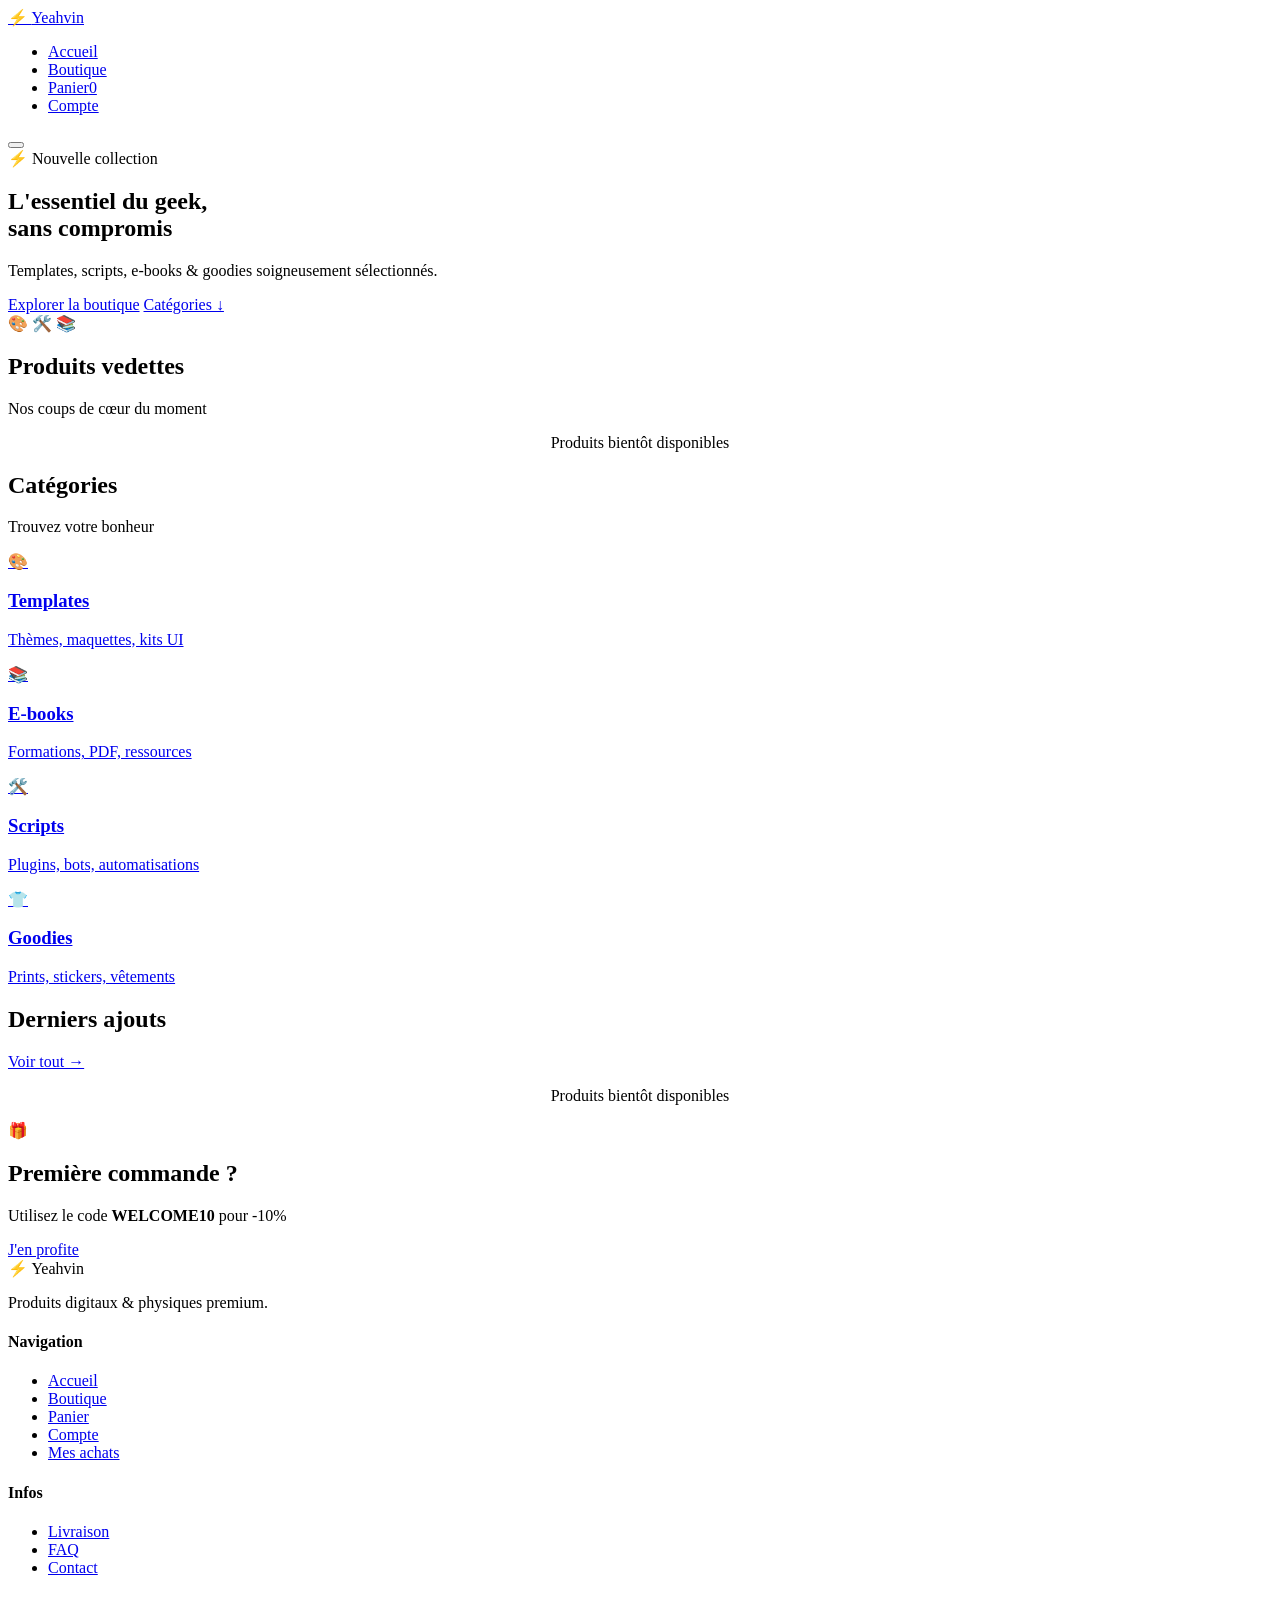
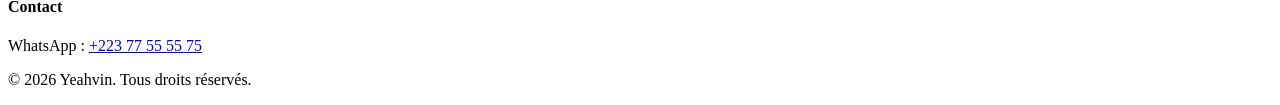
==== index.html @ 25deedce "Add files via upload" ====
<!DOCTYPE html>
<html lang="fr">
<head>
    <meta charset="UTF-8">
    <meta name="viewport" content="width=device-width, initial-scale=1.0">
    <title>Yeahvin — Store Premium</title>
    <meta name="description" content="Yeahvin — Produits digitaux & physiques premium.">
    <link rel="preconnect" href="https://fonts.googleapis.com">
    <link rel="preconnect" href="https://fonts.gstatic.com" crossorigin>
    <link href="https://fonts.googleapis.com/css2?family=Cormorant+Garamond:wght@400;500;600;700&family=DM+Sans:wght@400;500;700&display=swap" rel="stylesheet">
    <link rel="stylesheet" href="css/style.css">
    <link rel="icon" type="image/svg+xml" href="data:image/svg+xml,<svg xmlns='http://www.w3.org/2000/svg' viewBox='0 0 100 100'><text y='.9em' font-size='90'>⚡</text></svg>">
</head>
<body>
    <header class="header" id="header">
        <div class="container header__inner">
            <a href="index.html" class="logo">
                <span class="logo__icon">⚡</span>
                <span class="logo__text">Yeahvin</span>
            </a>
            <nav class="nav" id="nav">
                <ul class="nav__list">
                    <li><a href="index.html" class="nav__link nav__link--active">Accueil</a></li>
                    <li><a href="boutique.html" class="nav__link">Boutique</a></li>
                    <li><a href="panier.html" class="nav__link nav__link--cart">Panier<span class="cart-badge" id="cartBadge">0</span></a></li>
                    <li><a href="compte.html" class="nav__link">Compte</a></li>
                </ul>
            </nav>
            <button class="nav-toggle" id="navToggle" aria-label="Menu"><span></span><span></span><span></span></button>
        </div>
    </header>

    <main>
        <!-- Hero avec animations -->
        <section class="hero">
            <div class="hero__bg">
                <div class="hero__orb hero__orb--1"></div>
                <div class="hero__orb hero__orb--2"></div>
                <div class="hero__orb hero__orb--3"></div>
            </div>
            <div class="container">
                <div class="hero__content">
                    <span class="hero__badge">⚡ Nouvelle collection</span>
                    <h1 class="hero__title">L'essentiel du geek,<br>sans compromis</h1>
                    <p class="hero__subtitle">Templates, scripts, e-books & goodies soigneusement sélectionnés.</p>
                    <div class="hero__actions">
                        <a href="boutique.html" class="btn btn--primary">Explorer la boutique</a>
                        <a href="#categories" class="btn btn--ghost">Catégories ↓</a>
                    </div>
                </div>
                <div class="hero__visual">
                    <div class="hero__floating">
                        <span class="hero__emoji hero__emoji--1">🎨</span>
                        <span class="hero__emoji hero__emoji--2">🛠️</span>
                        <span class="hero__emoji hero__emoji--3">📚</span>
                    </div>
                </div>
            </div>
        </section>

        <!-- Produits Vedettes -->
        <section class="section" id="featured">
            <div class="container">
                <div class="section__header">
                    <h2 class="section__title">Produits vedettes</h2>
                    <p class="section__subtitle">Nos coups de cœur du moment</p>
                </div>
                <div class="products-grid" id="featuredProducts">
                    <div class="loading-skeleton"></div>
                    <div class="loading-skeleton"></div>
                    <div class="loading-skeleton"></div>
                </div>
            </div>
        </section>

        <!-- Catégories -->
        <section class="section section--alt" id="categories">
            <div class="container">
                <div class="section__header">
                    <h2 class="section__title">Catégories</h2>
                    <p class="section__subtitle">Trouvez votre bonheur</p>
                </div>
                <div class="categories-grid">
                    <a href="boutique.html?category=templates" class="category-card">
                        <span class="category-card__icon">🎨</span>
                        <h3 class="category-card__title">Templates</h3>
                        <p class="category-card__desc">Thèmes, maquettes, kits UI</p>
                    </a>
                    <a href="boutique.html?category=ebooks" class="category-card">
                        <span class="category-card__icon">📚</span>
                        <h3 class="category-card__title">E-books</h3>
                        <p class="category-card__desc">Formations, PDF, ressources</p>
                    </a>
                    <a href="boutique.html?category=scripts" class="category-card">
                        <span class="category-card__icon">🛠️</span>
                        <h3 class="category-card__title">Scripts</h3>
                        <p class="category-card__desc">Plugins, bots, automatisations</p>
                    </a>
                    <a href="boutique.html?category=goodies" class="category-card">
                        <span class="category-card__icon">👕</span>
                        <h3 class="category-card__title">Goodies</h3>
                        <p class="category-card__desc">Prints, stickers, vêtements</p>
                    </a>
                </div>
            </div>
        </section>

        <!-- Derniers ajouts -->
        <section class="section">
            <div class="container">
                <div class="section__header">
                    <h2 class="section__title">Derniers ajouts</h2>
                    <a href="boutique.html" class="section__link">Voir tout →</a>
                </div>
                <div class="products-grid" id="recentProducts">
                    <div class="loading-skeleton"></div>
                    <div class="loading-skeleton"></div>
                    <div class="loading-skeleton"></div>
                </div>
            </div>
        </section>

        <!-- Bannière Promo -->
        <section class="section">
            <div class="container">
                <div class="promo-banner__content">
                    <span class="promo-banner__emoji">🎁</span>
                    <div>
                        <h2 class="promo-banner__title">Première commande ?</h2>
                        <p class="promo-banner__text">Utilisez le code <strong>WELCOME10</strong> pour -10%</p>
                    </div>
                    <a href="boutique.html" class="btn btn--accent">J'en profite</a>
                </div>
            </div>
        </section>
    </main>

    <footer class="footer">
        <div class="container">
            <div class="footer__grid">
                <div class="footer__brand">
                    <span class="logo__icon">⚡</span>
                    <span class="logo__text">Yeahvin</span>
                    <p class="footer__tagline">Produits digitaux & physiques premium.</p>
                </div>
                <div class="footer__links">
                    <h4>Navigation</h4>
                    <ul>
                        <li><a href="index.html">Accueil</a></li>
                        <li><a href="boutique.html">Boutique</a></li>
                        <li><a href="panier.html">Panier</a></li>
                        <li><a href="compte.html">Compte</a></li>
                        <li><a href="mes-achats.html">Mes achats</a></li>
                    </ul>
                </div>
                <div class="footer__links">
                    <h4>Infos</h4>
                    <ul><li><a href="#">Livraison</a></li><li><a href="#">FAQ</a></li><li><a href="#">Contact</a></li></ul>
                </div>
                <div class="footer__contact">
                    <h4>Contact</h4>
                    <p>WhatsApp : <a href="https://wa.me/22377555575">+223 77 55 55 75</a></p>
                </div>
            </div>
            <div class="footer__bottom"><p>&copy; 2026 Yeahvin. Tous droits réservés.</p></div>
        </div>
    </footer>

    <div class="toast" id="toast"></div>
    <script src="js/main.js"></script>
    <script>
        (function() {
            var Y = window.Yeahvin;
            var featuredGrid = document.getElementById('featuredProducts');
            var recentGrid = document.getElementById('recentProducts');
            async function loadFeatured() {
                if (!featuredGrid) return;
                try {
                    var data = await Y.apiFetch('/api/products?featured=true&limit=4');
                    featuredGrid.innerHTML = '';
                    if (data.products && data.products.length > 0) {
                        data.products.forEach(function(p) { featuredGrid.appendChild(Y.buildProductCard(p)); });
                    }
                } catch (e) { featuredGrid.innerHTML = '<p style="color:var(--text-muted);grid-column:1/-1;text-align:center;">Produits bientôt disponibles</p>'; }
            }
            async function loadRecent() {
                if (!recentGrid) return;
                try {
                    var data = await Y.apiFetch('/api/products?sort=-createdAt&limit=4');
                    recentGrid.innerHTML = '';
                    if (data.products && data.products.length > 0) {
                        data.products.forEach(function(p) { recentGrid.appendChild(Y.buildProductCard(p)); });
                    }
                } catch (e) { recentGrid.innerHTML = '<p style="color:var(--text-muted);grid-column:1/-1;text-align:center;">Produits bientôt disponibles</p>'; }
            }
            if (document.readyState === 'loading') { document.addEventListener('DOMContentLoaded', function() { loadFeatured(); loadRecent(); }); }
            else { loadFeatured(); loadRecent(); }
        })();
    </script>
</body>
</html>
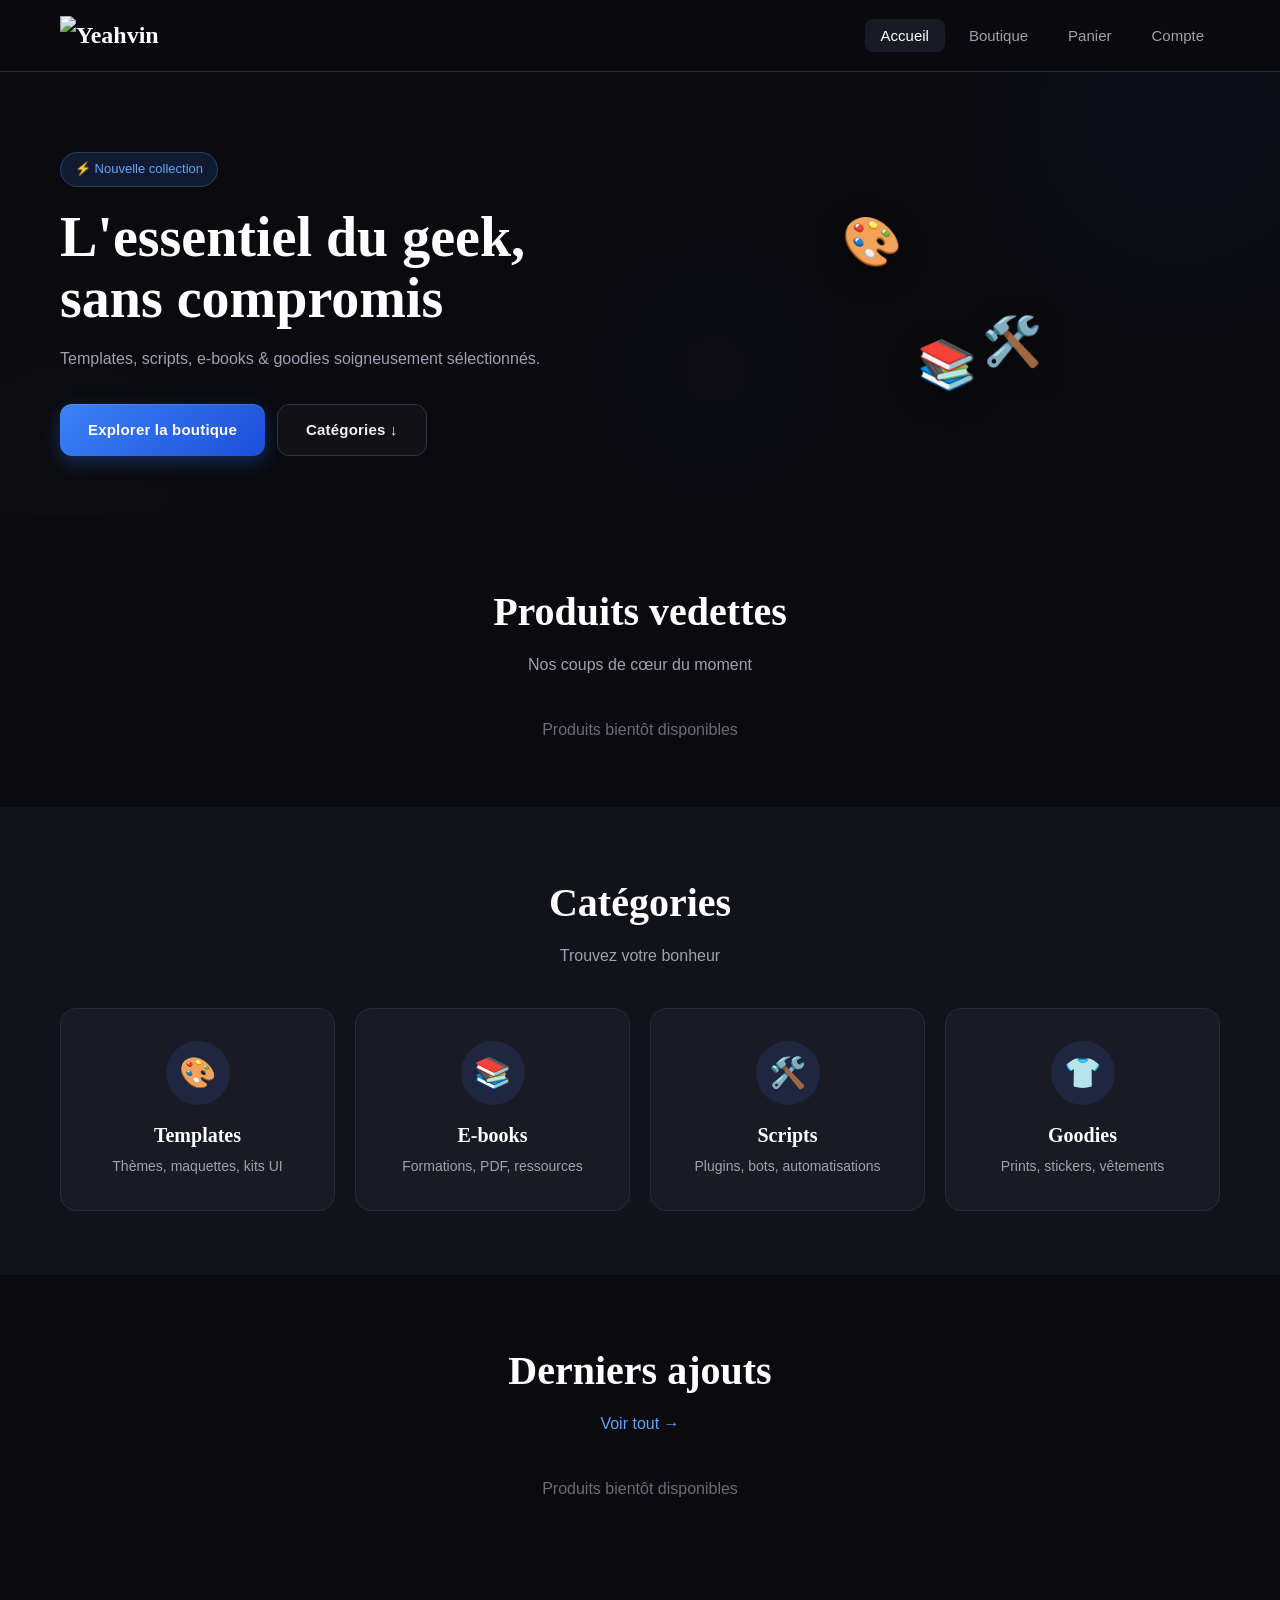
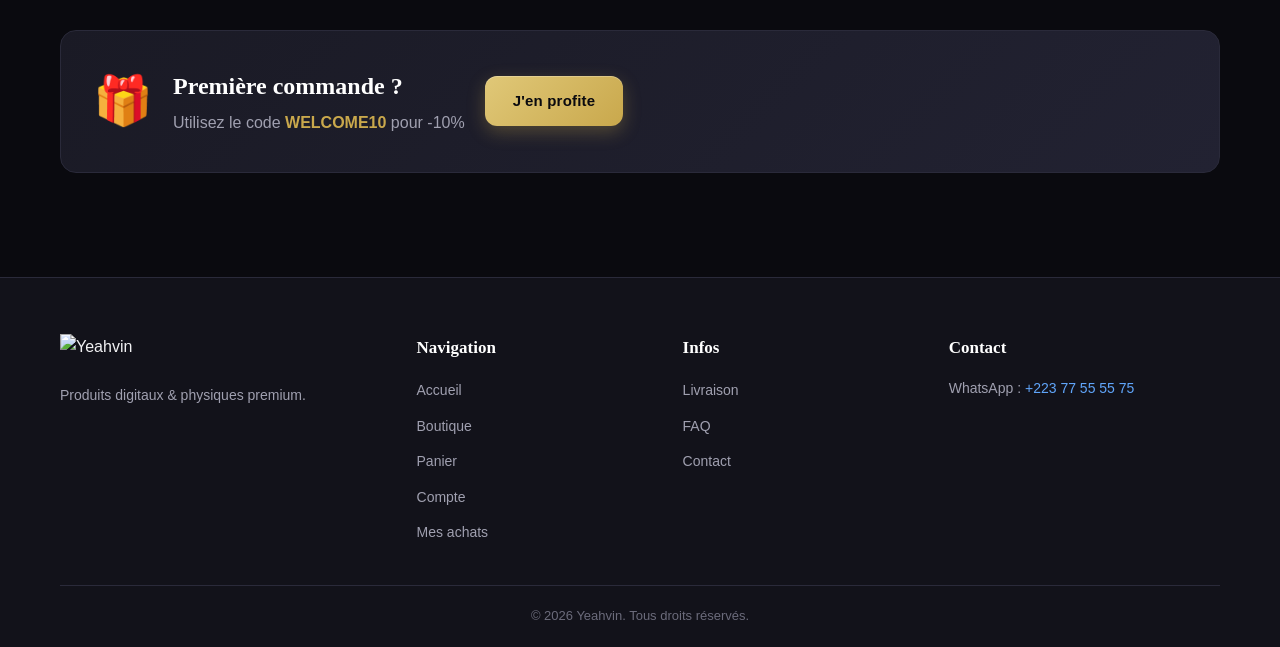
==== commit 4ec1253e: "Update index.html" ====
--- a/index.html
+++ b/index.html
@@ -15,8 +15,7 @@
     <header class="header" id="header">
         <div class="container header__inner">
             <a href="index.html" class="logo">
-                <span class="logo__icon">⚡</span>
-                <span class="logo__text">Yeahvin</span>
+                <img src="assets/logo.png" alt="Yeahvin" class="logo__img">
             </a>
             <nav class="nav" id="nav">
                 <ul class="nav__list">
@@ -139,8 +138,7 @@
         <div class="container">
             <div class="footer__grid">
                 <div class="footer__brand">
-                    <span class="logo__icon">⚡</span>
-                    <span class="logo__text">Yeahvin</span>
+                    <img src="assets/logo.png" alt="Yeahvin" class="logo__img">
                     <p class="footer__tagline">Produits digitaux & physiques premium.</p>
                 </div>
                 <div class="footer__links">
@@ -198,4 +196,4 @@
         })();
     </script>
 </body>
-</html>+</html>
--- a/css/style.css
+++ b/css/style.css
@@ -0,0 +1,536 @@
+/* ============================================
+   YEAHVIN - Design System
+   Palette: Bleu/Noir - Élégant & Premium
+   ============================================ */
+
+:root {
+    --bg-primary: #0a0a0f;
+    --bg-secondary: #12121a;
+    --bg-card: #1a1a25;
+    --bg-card-hover: #1f1f2d;
+    --bg-elevated: #222232;
+    --blue-400: #60a5fa;
+    --blue-500: #3b82f6;
+    --blue-600: #2563eb;
+    --blue-700: #1d4ed8;
+    --gold: #c9a84c;
+    --gold-light: #e0c878;
+    --text-primary: #f1f1f3;
+    --text-secondary: #a0a0b0;
+    --text-muted: #6b6b7b;
+    --text-white: #ffffff;
+    --border-color: #2a2a3a;
+    --border-light: #333345;
+    --success: #10b981;
+    --error: #ef4444;
+    --warning: #f59e0b;
+    --shadow-sm: 0 1px 2px rgba(0,0,0,0.3);
+    --shadow-md: 0 4px 6px rgba(0,0,0,0.4);
+    --shadow-lg: 0 10px 25px rgba(0,0,0,0.5);
+    --shadow-glow: 0 0 30px rgba(59,130,246,0.15);
+    --font-heading: 'Cormorant Garamond', Georgia, serif;
+    --font-body: 'DM Sans', -apple-system, BlinkMacSystemFont, sans-serif;
+    --max-width: 1200px;
+    --header-height: 72px;
+    --radius-sm: 8px;
+    --radius-md: 12px;
+    --radius-lg: 16px;
+    --radius-xl: 24px;
+    --transition-fast: 150ms ease;
+    --transition-base: 250ms ease;
+    --transition-slow: 400ms cubic-bezier(0.4, 0, 0.2, 1);
+}
+
+*, *::before, *::after { margin: 0; padding: 0; box-sizing: border-box; }
+
+html { scroll-behavior: smooth; -webkit-text-size-adjust: 100%; }
+
+body {
+    font-family: var(--font-body);
+    background-color: var(--bg-primary);
+    color: var(--text-primary);
+    line-height: 1.6;
+    min-height: 100vh;
+    -webkit-font-smoothing: antialiased;
+    overflow-x: hidden;
+}
+
+img { max-width: 100%; height: auto; display: block; }
+a { color: inherit; text-decoration: none; }
+ul { list-style: none; }
+button { font-family: inherit; }
+::selection { background: rgba(59,130,246,0.35); color: var(--text-white); }
+
+:focus-visible { outline: 2px solid var(--blue-400); outline-offset: 2px; border-radius: var(--radius-sm); }
+
+.container { width: 100%; max-width: var(--max-width); margin: 0 auto; padding: 0 20px; }
+
+.section { padding: 64px 0; }
+.section--alt { background-color: var(--bg-secondary); }
+
+.section__header { text-align: center; margin-bottom: 40px; }
+.section__title { font-family: var(--font-heading); font-size: clamp(28px, 4vw, 40px); font-weight: 600; color: var(--text-white); margin-bottom: 8px; }
+.section__subtitle { color: var(--text-secondary); font-size: 16px; }
+.section__link { color: var(--blue-400); font-weight: 500; transition: color var(--transition-fast); }
+.section__link:hover { color: var(--blue-500); }
+
+/* ============================================
+   HEADER
+   ============================================ */
+
+.header {
+    position: sticky; top: 0; z-index: 100;
+    background-color: rgba(10,10,15,0.85);
+    backdrop-filter: blur(16px);
+    -webkit-backdrop-filter: blur(16px);
+    border-bottom: 1px solid var(--border-color);
+    height: var(--header-height);
+}
+.header__inner { display: flex; align-items: center; justify-content: space-between; height: 100%; }
+
+.logo { display: flex; align-items: center; gap: 10px; font-family: var(--font-heading); font-size: 24px; font-weight: 700; color: var(--text-white); transition: opacity var(--transition-fast); }
+.logo:hover { opacity: 0.85; }
+.logo__icon { font-size: 28px; }
+.logo__text { letter-spacing: 1px; }
+.logo__img { height: 40px; width: auto; display: block; }
+
+.nav__list { display: flex; align-items: center; gap: 8px; }
+.nav__link { padding: 8px 16px; border-radius: var(--radius-sm); font-size: 15px; font-weight: 500; color: var(--text-secondary); transition: all var(--transition-fast); position: relative; }
+.nav__link:hover { color: var(--text-white); background-color: var(--bg-card); }
+.nav__link--active { color: var(--text-white); background-color: var(--bg-card); }
+.nav__link--cart { display: flex; align-items: center; gap: 6px; }
+
+.cart-badge { display: inline-flex; align-items: center; justify-content: center; min-width: 20px; height: 20px; padding: 0 6px; background: var(--blue-500); color: white; font-size: 11px; font-weight: 700; border-radius: 10px; transition: transform var(--transition-fast); }
+.cart-badge:empty { display: none; }
+
+.nav-toggle { display: none; flex-direction: column; gap: 5px; background: none; border: none; cursor: pointer; padding: 8px; z-index: 101; }
+.nav-toggle span { display: block; width: 24px; height: 2px; background-color: var(--text-primary); border-radius: 2px; transition: all var(--transition-base); }
+.nav-toggle--open span:nth-child(1) { transform: rotate(45deg) translate(5px,5px); }
+.nav-toggle--open span:nth-child(2) { opacity: 0; }
+.nav-toggle--open span:nth-child(3) { transform: rotate(-45deg) translate(5px,-5px); }
+
+/* ============================================
+   BOUTONS — version plus travaillée / pro
+   ============================================ */
+
+.btn {
+    display: inline-flex; align-items: center; justify-content: center; gap: 8px;
+    padding: 13px 28px; border: none; border-radius: var(--radius-md);
+    font-family: var(--font-body); font-size: 15px; font-weight: 600;
+    letter-spacing: 0.2px; cursor: pointer; white-space: nowrap;
+    transition: transform var(--transition-base), box-shadow var(--transition-base), background var(--transition-base), border-color var(--transition-base), opacity var(--transition-base);
+}
+.btn:active { transform: translateY(0) scale(0.97); }
+
+.btn--primary {
+    background: linear-gradient(135deg, var(--blue-500), var(--blue-700));
+    color: white;
+    box-shadow: 0 6px 18px rgba(37,99,235,0.35), inset 0 1px 0 rgba(255,255,255,0.12);
+}
+.btn--primary:hover { background: linear-gradient(135deg, var(--blue-400), var(--blue-600)); box-shadow: 0 10px 24px rgba(59,130,246,0.45), inset 0 1px 0 rgba(255,255,255,0.15); transform: translateY(-2px); }
+
+.btn--accent {
+    background: linear-gradient(135deg, var(--gold-light), var(--gold));
+    color: var(--bg-primary);
+    font-weight: 700;
+    box-shadow: 0 6px 18px rgba(201,168,76,0.3), inset 0 1px 0 rgba(255,255,255,0.25);
+}
+.btn--accent:hover { box-shadow: 0 10px 24px rgba(224,200,120,0.4), inset 0 1px 0 rgba(255,255,255,0.3); transform: translateY(-2px); }
+
+.btn--ghost {
+    background: rgba(255,255,255,0.03);
+    color: var(--text-primary);
+    border: 1px solid var(--border-light);
+    backdrop-filter: blur(6px);
+}
+.btn--ghost:hover { border-color: var(--blue-400); background: rgba(96,165,250,0.08); color: var(--text-white); transform: translateY(-2px); }
+
+.btn--full { width: 100%; }
+.btn:disabled { opacity: 0.5; cursor: not-allowed; pointer-events: none; transform: none; }
+
+/* ============================================
+   FORMULAIRES (utilisés sur boutique, panier, compte)
+   ============================================ */
+
+.form-group { display: flex; flex-direction: column; gap: 6px; margin-bottom: 16px; }
+.form-group label { font-size: 13px; color: var(--text-secondary); font-weight: 500; }
+
+.input {
+    width: 100%; padding: 12px 16px;
+    background: var(--bg-card); border: 1px solid var(--border-color);
+    border-radius: var(--radius-sm); color: var(--text-primary);
+    font-family: var(--font-body); font-size: 14px;
+    transition: border-color var(--transition-fast), box-shadow var(--transition-fast);
+}
+.input::placeholder { color: var(--text-muted); }
+.input:focus { border-color: var(--blue-500); box-shadow: 0 0 0 3px rgba(59,130,246,0.15); outline: none; }
+
+/* ============================================
+   HERO ANIMATIONS
+   ============================================ */
+
+.hero { position: relative; overflow: hidden; padding: 80px 0 60px; min-height: 400px; }
+.hero__bg { position: absolute; inset: 0; pointer-events: none; z-index: 0; }
+
+.hero__orb { position: absolute; border-radius: 50%; filter: blur(80px); opacity: 0.3; animation: floatOrb 8s ease-in-out infinite; }
+.hero__orb--1 { width: 300px; height: 300px; background: radial-gradient(circle, rgba(59,130,246,0.4) 0%, transparent 70%); top: -100px; right: -50px; animation-delay: 0s; }
+.hero__orb--2 { width: 200px; height: 200px; background: radial-gradient(circle, rgba(201,168,76,0.3) 0%, transparent 70%); bottom: -50px; left: -30px; animation-delay: 2s; }
+.hero__orb--3 { width: 150px; height: 150px; background: radial-gradient(circle, rgba(96,165,250,0.3) 0%, transparent 70%); top: 50%; left: 50%; animation-delay: 4s; }
+
+@keyframes floatOrb { 0%,100% { transform: translate(0,0) scale(1); } 25% { transform: translate(30px,-30px) scale(1.1); } 50% { transform: translate(-20px,20px) scale(0.9); } 75% { transform: translate(-30px,-20px) scale(1.05); } }
+
+.hero .container { position: relative; z-index: 1; display: grid; grid-template-columns: 1fr 1fr; gap: 48px; align-items: center; }
+.hero__content { max-width: 500px; }
+.hero__badge { display: inline-block; padding: 6px 14px; background: rgba(59,130,246,0.15); border: 1px solid rgba(96,165,250,0.25); color: var(--blue-400); border-radius: 20px; font-size: 13px; font-weight: 500; margin-bottom: 20px; animation: fadeInUp 0.6s ease-out; }
+.hero__title { font-family: var(--font-heading); font-size: clamp(32px, 5vw, 56px); font-weight: 700; color: var(--text-white); line-height: 1.1; margin-bottom: 16px; animation: fadeInUp 0.6s ease-out 0.1s both; }
+.hero__subtitle { color: var(--text-secondary); font-size: 16px; line-height: 1.6; margin-bottom: 32px; animation: fadeInUp 0.6s ease-out 0.2s both; }
+.hero__actions { display: flex; gap: 12px; flex-wrap: wrap; animation: fadeInUp 0.6s ease-out 0.3s both; }
+
+@keyframes fadeInUp { from { opacity: 0; transform: translateY(20px); } to { opacity: 1; transform: translateY(0); } }
+
+.hero__visual { display: flex; align-items: center; justify-content: center; min-height: 300px; }
+.hero__floating { position: relative; width: 250px; height: 250px; }
+.hero__emoji { position: absolute; font-size: 48px; animation: floatEmoji 4s ease-in-out infinite; filter: drop-shadow(0 8px 16px rgba(0,0,0,0.4)); }
+.hero__emoji--1 { top: 10%; left: 10%; animation-delay: 0s; }
+.hero__emoji--2 { top: 50%; right: 10%; animation-delay: 1.5s; }
+.hero__emoji--3 { bottom: 10%; left: 40%; animation-delay: 3s; }
+
+@keyframes floatEmoji { 0%,100% { transform: translateY(0) rotate(0deg); } 25% { transform: translateY(-20px) rotate(5deg); } 50% { transform: translateY(0) rotate(0deg); } 75% { transform: translateY(10px) rotate(-5deg); } }
+
+/* ============================================
+   PRODUCTS GRID
+   ============================================ */
+
+.products-grid { display: grid; grid-template-columns: repeat(auto-fill, minmax(260px, 1fr)); gap: 24px; }
+
+.product-card { background: var(--bg-card); border-radius: var(--radius-lg); overflow: hidden; transition: all var(--transition-base); border: 1px solid var(--border-color); cursor: pointer; }
+.product-card:hover { transform: translateY(-4px); box-shadow: var(--shadow-lg), var(--shadow-glow); border-color: var(--border-light); }
+
+.product-card__image { position: relative; aspect-ratio: 1 / 1; background: var(--bg-secondary); overflow: hidden; display: flex; align-items: center; justify-content: center; }
+.product-card__image img { width: 100%; height: 100%; object-fit: cover; transition: transform var(--transition-slow); }
+.product-card:hover .product-card__image img { transform: scale(1.05); }
+.product-card__placeholder { font-size: 64px; opacity: 0.6; }
+
+.product-card__badge { position: absolute; top: 12px; left: 12px; padding: 4px 10px; border-radius: 6px; font-size: 11px; font-weight: 600; text-transform: uppercase; letter-spacing: 0.5px; }
+.product-card__badge--digital { background: rgba(96,165,250,0.2); color: var(--blue-400); }
+.product-card__badge--physique { background: rgba(201,168,76,0.2); color: var(--gold-light); }
+.product-card__badge--featured { background: rgba(16,185,129,0.2); color: var(--success); }
+
+.product-card__body { padding: 16px; }
+.product-card__category { font-size: 12px; text-transform: uppercase; letter-spacing: 1px; color: var(--text-muted); margin-bottom: 4px; }
+.product-card__name { font-family: var(--font-heading); font-size: 20px; font-weight: 600; color: var(--text-white); margin-bottom: 4px; line-height: 1.3; }
+.product-card__desc { font-size: 14px; color: var(--text-secondary); margin-bottom: 12px; display: -webkit-box; -webkit-line-clamp: 2; -webkit-box-orient: vertical; overflow: hidden; }
+.product-card__footer { display: flex; align-items: center; justify-content: space-between; }
+.product-card__price { font-size: 20px; font-weight: 700; color: var(--text-white); }
+.product-card__btn { width: 40px; height: 40px; border-radius: 50%; background: linear-gradient(135deg, var(--blue-500), var(--blue-700)); border: none; color: white; font-size: 18px; cursor: pointer; display: flex; align-items: center; justify-content: center; box-shadow: 0 4px 12px rgba(37,99,235,0.35); transition: all var(--transition-base); }
+.product-card__btn:hover { background: linear-gradient(135deg, var(--blue-400), var(--blue-600)); box-shadow: 0 6px 16px rgba(59,130,246,0.5); transform: scale(1.08); }
+.product-card__btn:active { transform: scale(0.95); }
+
+.loading-skeleton { background: var(--bg-card); border-radius: var(--radius-lg); aspect-ratio: 1/1; animation: shimmer 1.5s ease-in-out infinite; background: linear-gradient(90deg, var(--bg-card) 25%, var(--bg-card-hover) 50%, var(--bg-card) 75%); background-size: 200% 100%; }
+.loading-skeleton--large { aspect-ratio: 16/9; }
+.loading-skeleton--text { height: 16px; margin-bottom: 12px; border-radius: 4px; }
+
+@keyframes shimmer { 0% { background-position: -200% 0; } 100% { background-position: 200% 0; } }
+
+/* ============================================
+   CATEGORIES
+   ============================================ */
+
+.categories-grid { display: grid; grid-template-columns: repeat(auto-fit, minmax(240px, 1fr)); gap: 20px; }
+
+.category-card { display: flex; flex-direction: column; align-items: center; padding: 32px 24px; background: var(--bg-card); border: 1px solid var(--border-color); border-radius: var(--radius-lg); text-align: center; transition: all var(--transition-base); text-decoration: none; cursor: pointer; }
+.category-card:hover { border-color: var(--blue-500); box-shadow: var(--shadow-glow); transform: translateY(-2px); }
+.category-card__icon { display: inline-flex; align-items: center; justify-content: center; width: 64px; height: 64px; border-radius: 50%; background: rgba(59,130,246,0.12); font-size: 30px; margin-bottom: 14px; transition: all var(--transition-base); }
+.category-card:hover .category-card__icon { background: rgba(59,130,246,0.2); transform: scale(1.05); }
+.category-card__title { font-family: var(--font-heading); font-size: 20px; font-weight: 600; color: var(--text-white); margin-bottom: 4px; }
+.category-card__desc { font-size: 14px; color: var(--text-secondary); }
+
+/* ============================================
+   PROMO BANNER
+   ============================================ */
+
+.promo-banner__content { display: flex; align-items: center; gap: 20px; background: linear-gradient(135deg, var(--bg-card), var(--bg-elevated)); border: 1px solid var(--border-color); border-radius: var(--radius-lg); padding: 32px; flex-wrap: wrap; }
+.promo-banner__emoji { font-size: 48px; flex-shrink: 0; }
+.promo-banner__title { font-family: var(--font-heading); font-size: 24px; color: var(--text-white); margin-bottom: 4px; }
+.promo-banner__text { color: var(--text-secondary); font-size: 16px; }
+.promo-banner__text strong { color: var(--gold); }
+.promo-banner .btn { margin-left: auto; }
+
+/* ============================================
+   SHOP PAGE
+   ============================================ */
+
+.shop-header { padding: 40px 0 0; }
+.shop-title { font-family: var(--font-heading); font-size: clamp(32px, 5vw, 48px); font-weight: 700; color: var(--text-white); margin-bottom: 8px; }
+.shop-subtitle { color: var(--text-secondary); font-size: 18px; }
+
+.shop-filters { display: flex; flex-wrap: wrap; gap: 16px; margin-bottom: 32px; align-items: center; }
+.filter-search { flex: 1; min-width: 200px; }
+.filter-categories { display: flex; gap: 8px; flex-wrap: wrap; }
+.filter-btn { padding: 9px 18px; background: var(--bg-card); border: 1px solid var(--border-color); border-radius: 20px; color: var(--text-secondary); font-size: 14px; font-weight: 500; cursor: pointer; transition: all var(--transition-fast); font-family: var(--font-body); white-space: nowrap; }
+.filter-btn:hover { border-color: var(--blue-400); color: var(--text-primary); transform: translateY(-1px); }
+.filter-btn--active { background: linear-gradient(135deg, var(--blue-500), var(--blue-700)); border-color: var(--blue-600); color: white; box-shadow: 0 4px 12px rgba(37,99,235,0.35); }
+
+.filter-sort select { padding: 10px 16px; background: var(--bg-card); border: 1px solid var(--border-color); border-radius: var(--radius-sm); color: var(--text-primary); font-size: 14px; font-family: var(--font-body); cursor: pointer; min-width: 160px; }
+
+/* Menu déroulant personnalisé (remplace le <select> natif pour le tri) */
+.custom-select { position: relative; }
+.custom-select__trigger {
+    display: flex; align-items: center; justify-content: space-between; gap: 10px;
+    min-width: 180px; padding: 10px 16px;
+    background: var(--bg-card); border: 1px solid var(--border-color);
+    border-radius: var(--radius-sm); color: var(--text-primary);
+    font-family: var(--font-body); font-size: 14px; cursor: pointer;
+    transition: border-color var(--transition-fast);
+}
+.custom-select__trigger:hover { border-color: var(--blue-400); }
+.custom-select__arrow { color: var(--text-muted); font-size: 12px; transition: transform var(--transition-fast); }
+.custom-select.is-open .custom-select__arrow { transform: rotate(180deg); }
+.custom-select.is-open .custom-select__trigger { border-color: var(--blue-500); }
+
+.custom-select__list {
+    position: absolute; top: calc(100% + 8px); left: 0; right: 0; z-index: 50;
+    background: var(--bg-card); border: 1px solid var(--border-light);
+    border-radius: var(--radius-md); box-shadow: var(--shadow-lg);
+    padding: 6px; max-height: 260px; overflow-y: auto;
+    opacity: 0; transform: translateY(-6px); pointer-events: none;
+    transition: opacity var(--transition-fast), transform var(--transition-fast);
+}
+.custom-select.is-open .custom-select__list { opacity: 1; transform: translateY(0); pointer-events: auto; }
+.custom-select__option { padding: 10px 12px; border-radius: var(--radius-sm); font-size: 14px; color: var(--text-secondary); cursor: pointer; transition: background var(--transition-fast), color var(--transition-fast); }
+.custom-select__option:hover { background: var(--bg-card-hover); color: var(--text-primary); }
+.custom-select__option--active { background: rgba(59,130,246,0.12); color: var(--blue-400); font-weight: 600; }
+
+/* ============================================
+   COMPTE / AUTHENTIFICATION
+   ============================================ */
+
+.auth-container { display: flex; justify-content: center; }
+.auth-form {
+    width: 100%; max-width: 440px;
+    background: var(--bg-card); border: 1px solid var(--border-color);
+    border-radius: var(--radius-lg); padding: 36px 32px;
+    box-shadow: var(--shadow-md);
+}
+.auth-form h2 { font-family: var(--font-heading); font-size: 26px; font-weight: 600; color: var(--text-white); margin-bottom: 8px; }
+
+.account-profile {
+    width: 100%; max-width: 520px; margin: 0 auto;
+    background: var(--bg-card); border: 1px solid var(--border-color);
+    border-radius: var(--radius-lg); padding: 32px;
+    box-shadow: var(--shadow-md);
+}
+.profile-header { display: flex; align-items: center; gap: 16px; margin-bottom: 24px; flex-wrap: wrap; }
+.profile-avatar {
+    width: 64px; height: 64px; border-radius: 50%; flex-shrink: 0;
+    background: linear-gradient(135deg, var(--blue-500), var(--blue-700));
+    display: flex; align-items: center; justify-content: center;
+    font-size: 24px; font-weight: 700; color: white;
+    box-shadow: 0 4px 14px rgba(37,99,235,0.35);
+}
+
+.pagination { display: flex; justify-content: center; gap: 8px; margin-top: 40px; flex-wrap: wrap; }
+.pagination button { width: 40px; height: 40px; border-radius: var(--radius-sm); background: var(--bg-card); border: 1px solid var(--border-color); color: var(--text-secondary); font-size: 14px; font-weight: 500; cursor: pointer; transition: all var(--transition-fast); font-family: var(--font-body); }
+.pagination button:hover { border-color: var(--blue-400); color: var(--text-primary); transform: translateY(-1px); }
+.pagination button.active { background: linear-gradient(135deg, var(--blue-500), var(--blue-700)); border-color: var(--blue-600); color: white; box-shadow: 0 4px 12px rgba(37,99,235,0.3); }
+.pagination button:disabled { opacity: 0.3; cursor: not-allowed; transform: none; }
+
+.empty-state { text-align: center; padding: 64px 20px; }
+.empty-state__icon { font-size: 64px; display: block; margin-bottom: 16px; }
+.empty-state h3 { font-family: var(--font-heading); font-size: 24px; color: var(--text-white); margin-bottom: 8px; }
+.empty-state p { color: var(--text-secondary); }
+
+/* ============================================
+   PRODUCT DETAIL
+   ============================================ */
+
+.product-detail__content { display: grid; grid-template-columns: 1fr 1fr; gap: 48px; align-items: start; }
+.product-detail__gallery { position: sticky; top: calc(var(--header-height) + 24px); }
+.product-detail__main-image { aspect-ratio: 1/1; background: var(--bg-card); border-radius: var(--radius-lg); overflow: hidden; border: 1px solid var(--border-color); display: flex; align-items: center; justify-content: center; margin-bottom: 12px; }
+.product-detail__main-image img { width: 100%; height: 100%; object-fit: cover; }
+.product-detail__main-image .product-card__placeholder { font-size: 120px; }
+.product-detail__thumbnails { display: flex; gap: 8px; overflow-x: auto; padding-bottom: 4px; }
+.product-detail__thumb { width: 72px; height: 72px; border-radius: var(--radius-sm); border: 2px solid transparent; cursor: pointer; overflow: hidden; flex-shrink: 0; transition: border-color var(--transition-fast); background: var(--bg-card); }
+.product-detail__thumb:hover { border-color: var(--text-muted); }
+.product-detail__thumb--active { border-color: var(--blue-500); }
+.product-detail__thumb img { width: 100%; height: 100%; object-fit: cover; }
+
+.product-detail__info { display: flex; flex-direction: column; gap: 20px; }
+.product-detail__type { display: inline-block; padding: 4px 10px; border-radius: 6px; font-size: 12px; font-weight: 600; text-transform: uppercase; letter-spacing: 0.5px; width: fit-content; }
+.product-detail__type--digital { background: rgba(96,165,250,0.2); color: var(--blue-400); }
+.product-detail__type--physique { background: rgba(201,168,76,0.2); color: var(--gold-light); }
+.product-detail__name { font-family: var(--font-heading); font-size: clamp(28px, 4vw, 40px); font-weight: 700; color: var(--text-white); line-height: 1.2; }
+.product-detail__price { font-size: 32px; font-weight: 700; color: var(--text-white); }
+.product-detail__price span { font-size: 16px; color: var(--text-muted); font-weight: 400; }
+.product-detail__desc { color: var(--text-secondary); font-size: 16px; line-height: 1.7; }
+.product-detail__meta { display: flex; flex-wrap: wrap; gap: 16px; }
+.product-detail__meta-item { display: flex; align-items: center; gap: 8px; padding: 8px 14px; background: var(--bg-card); border-radius: var(--radius-sm); font-size: 14px; color: var(--text-secondary); }
+.product-detail__meta-item span { color: var(--text-primary); font-weight: 500; }
+.product-detail__actions { display: flex; gap: 12px; flex-wrap: wrap; }
+.product-detail__qty { display: flex; align-items: center; border: 1px solid var(--border-color); border-radius: var(--radius-sm); overflow: hidden; }
+.product-detail__qty button { width: 44px; height: 44px; background: var(--bg-card); border: none; color: var(--text-primary); font-size: 18px; cursor: pointer; transition: background var(--transition-fast); }
+.product-detail__qty button:hover { background: var(--bg-elevated); }
+.product-detail__qty input { width: 56px; height: 44px; background: transparent; border: none; border-left: 1px solid var(--border-color); border-right: 1px solid var(--border-color); color: var(--text-primary); text-align: center; font-size: 16px; font-family: var(--font-body); }
+.product-detail__add-cart { flex: 1; min-width: 200px; }
+
+.product-detail__loader { display: flex; flex-direction: column; gap: 16px; max-width: 600px; }
+.product-detail__loader .loading-skeleton--text { max-width: 320px; }
+
+.similar-products { margin-top: 64px; padding-top: 48px; border-top: 1px solid var(--border-color); }
+.similar-products .section__title { text-align: left; margin-bottom: 24px; }
+
+/* ============================================
+   CART
+   ============================================ */
+
+.cart__title { font-family: var(--font-heading); font-size: clamp(28px, 4vw, 40px); font-weight: 700; color: var(--text-white); margin-bottom: 32px; }
+.cart-empty { text-align: center; padding: 64px 20px; }
+.cart-empty__icon { font-size: 80px; display: block; margin-bottom: 16px; }
+.cart-empty h2 { font-family: var(--font-heading); font-size: 28px; color: var(--text-white); margin-bottom: 8px; }
+.cart-empty p { color: var(--text-secondary); margin-bottom: 24px; }
+
+.cart-content { display: grid; grid-template-columns: 1fr 380px; gap: 32px; align-items: start; }
+.cart-items { display: flex; flex-direction: column; gap: 16px; }
+.cart-item { display: flex; gap: 16px; padding: 16px; background: var(--bg-card); border: 1px solid var(--border-color); border-radius: var(--radius-lg); align-items: center; }
+.cart-item__image { width: 80px; height: 80px; border-radius: var(--radius-sm); background: var(--bg-secondary); flex-shrink: 0; overflow: hidden; display: flex; align-items: center; justify-content: center; }
+.cart-item__image img { width: 100%; height: 100%; object-fit: cover; }
+.cart-item__image .product-card__placeholder { font-size: 32px; }
+.cart-item__info { flex: 1; min-width: 0; }
+.cart-item__name { font-weight: 600; color: var(--text-white); margin-bottom: 4px; font-size: 15px; }
+.cart-item__type { color: var(--text-muted); font-size: 13px; }
+.cart-item__price { color: var(--text-secondary); font-size: 13px; }
+.cart-item__actions { display: flex; align-items: center; gap: 10px; flex-shrink: 0; }
+.cart-item__qty { display: flex; align-items: center; border: 1px solid var(--border-color); border-radius: var(--radius-sm); overflow: hidden; flex-shrink: 0; }
+.cart-item__qty button { width: 32px; height: 32px; background: var(--bg-secondary); border: none; color: var(--text-primary); cursor: pointer; font-size: 16px; transition: background var(--transition-fast); }
+.cart-item__qty button:hover { background: var(--bg-elevated); }
+.cart-item__qty span { width: 32px; text-align: center; font-size: 14px; }
+.cart-item__remove { background: none; border: none; color: var(--text-muted); cursor: pointer; font-size: 16px; padding: 8px; border-radius: var(--radius-sm); transition: all var(--transition-fast); flex-shrink: 0; }
+.cart-item__remove:hover { color: var(--error); background: rgba(239,68,68,0.1); }
+
+.cart-summary {
+    background: var(--bg-card); border: 1px solid var(--border-color);
+    border-radius: var(--radius-lg); padding: 24px;
+    position: sticky; top: calc(var(--header-height) + 24px);
+}
+.cart-summary h3 { font-family: var(--font-heading); font-size: 20px; font-weight: 600; color: var(--text-white); margin-bottom: 16px; }
+.cart-summary__line { display: flex; justify-content: space-between; padding: 10px 0; color: var(--text-secondary); font-size: 14px; border-bottom: 1px solid var(--border-color); }
+.cart-summary__line--total { font-weight: 700; color: var(--text-white); font-size: 18px; border-bottom: none; padding-top: 16px; }
+.cart-summary__line--discount span:last-child { color: var(--success); }
+.cart-summary .btn--full { margin-top: 16px; }
+.cart-promo { display: flex; gap: 8px; margin: 16px 0; flex-wrap: wrap; }
+.cart-promo .input { flex: 1; min-width: 120px; }
+.promo-feedback { display: block; width: 100%; font-size: 12px; margin-top: 4px; color: var(--text-muted); }
+.promo-feedback--success { color: var(--success); }
+.promo-feedback--error { color: var(--error); }
+
+/* ============================================
+   FOOTER
+   ============================================ */
+
+.footer { background: var(--bg-secondary); border-top: 1px solid var(--border-color); padding: 56px 0 0; margin-top: 40px; }
+.footer__grid { display: grid; grid-template-columns: 1.4fr 1fr 1fr 1.2fr; gap: 40px; padding-bottom: 40px; }
+.footer__brand { display: flex; flex-direction: column; gap: 10px; }
+.footer__brand .logo__icon { font-size: 26px; }
+.footer__brand .logo__text { font-family: var(--font-heading); font-size: 22px; font-weight: 700; color: var(--text-white); letter-spacing: 1px; }
+.footer__tagline { color: var(--text-secondary); font-size: 14px; line-height: 1.6; max-width: 260px; }
+.footer__links h4, .footer__contact h4 { font-family: var(--font-heading); font-size: 17px; font-weight: 600; color: var(--text-white); margin-bottom: 16px; }
+.footer__links ul { display: flex; flex-direction: column; gap: 10px; }
+.footer__links a { color: var(--text-secondary); font-size: 14px; transition: color var(--transition-fast); }
+.footer__links a:hover { color: var(--blue-400); }
+.footer__contact p { color: var(--text-secondary); font-size: 14px; line-height: 1.6; }
+.footer__contact a { color: var(--blue-400); font-weight: 500; }
+.footer__contact a:hover { color: var(--blue-500); }
+.footer__bottom { border-top: 1px solid var(--border-color); padding: 20px 0; text-align: center; color: var(--text-muted); font-size: 13px; }
+
+/* ============================================
+   TOAST
+   ============================================ */
+
+.toast {
+    position: fixed; left: 50%; bottom: 24px; z-index: 200;
+    transform: translate(-50%, 20px); opacity: 0; pointer-events: none;
+    background: var(--bg-elevated); color: var(--text-primary);
+    border: 1px solid var(--border-light); border-radius: var(--radius-md);
+    padding: 14px 22px; font-size: 14px; font-weight: 500;
+    box-shadow: var(--shadow-lg);
+    transition: transform var(--transition-base), opacity var(--transition-base);
+    max-width: calc(100% - 40px); text-align: center;
+}
+.toast--visible { transform: translate(-50%, 0); opacity: 1; }
+
+/* ============================================
+   RESPONSIVE — MOBILE & TABLETTE
+   ============================================ */
+
+@media (max-width: 968px) {
+    .footer__grid { grid-template-columns: 1fr 1fr; gap: 32px 24px; }
+    .footer__brand { grid-column: 1 / -1; }
+    .product-detail__content { gap: 32px; }
+}
+
+@media (max-width: 768px) {
+    :root { --header-height: 64px; }
+    .section { padding: 48px 0; }
+    .section__header { margin-bottom: 28px; }
+
+    /* Navigation mobile en panneau plein écran */
+    .nav-toggle { display: flex; }
+    .nav {
+        position: fixed; top: var(--header-height); left: 0; right: 0; bottom: 0;
+        background: var(--bg-primary); border-top: 1px solid var(--border-color);
+        padding: 16px 20px 32px; overflow-y: auto;
+        opacity: 0; transform: translateY(-8px); pointer-events: none;
+        transition: opacity var(--transition-base), transform var(--transition-base);
+    }
+    .nav--open, .nav.is-open { opacity: 1; transform: translateY(0); pointer-events: auto; }
+    .nav__list { flex-direction: column; align-items: stretch; gap: 6px; }
+    .nav__link { padding: 14px 16px; font-size: 16px; }
+
+    /* Hero : on empile, on supprime l'espace vide créé par le visuel décoratif */
+    .hero { padding: 32px 0 36px; min-height: auto; }
+    .hero .container { grid-template-columns: 1fr; gap: 24px; text-align: center; }
+    .hero__content { max-width: 100%; margin: 0 auto; }
+    .hero__actions { justify-content: center; }
+    .hero__actions .btn { flex: 1; min-width: 150px; }
+    .hero__visual { display: none; }
+    .hero__orb--1, .hero__orb--2, .hero__orb--3 { transform: scale(0.7); }
+
+    .promo-banner__content { padding: 24px; text-align: center; justify-content: center; }
+    .promo-banner__content > div { width: 100%; }
+    .promo-banner .btn { margin-left: 0; width: 100%; }
+
+    .footer { padding-top: 40px; }
+    .footer__grid { grid-template-columns: 1fr; gap: 28px; text-align: center; }
+    .footer__brand { align-items: center; }
+    .footer__tagline { max-width: 320px; margin: 0 auto; }
+    .footer__links ul { align-items: center; }
+
+    .cart-content, .product-detail__content { grid-template-columns: 1fr; }
+    .product-detail__gallery { position: static; }
+    .cart-summary { position: static; }
+
+    .shop-filters { flex-direction: column; align-items: stretch; }
+    .filter-search, .filter-sort select, .custom-select, .custom-select__trigger { width: 100%; }
+
+    .auth-form, .account-profile { padding: 28px 22px; }
+}
+
+@media (max-width: 480px) {
+    .container { padding: 0 16px; }
+    .section { padding: 40px 0; }
+    .hero { padding: 28px 0 32px; }
+    .hero__actions { flex-direction: column; }
+    .hero__actions .btn { width: 100%; }
+    .categories-grid { grid-template-columns: repeat(2, 1fr); gap: 12px; }
+    .category-card { padding: 24px 14px; }
+    .products-grid { gap: 16px; }
+    .promo-banner__emoji { font-size: 36px; }
+    .promo-banner__title { font-size: 20px; }
+}
+
+@media (prefers-reduced-motion: reduce) {
+    .hero__orb, .hero__emoji, .hero__badge, .hero__title, .hero__subtitle, .hero__actions, .loading-skeleton {
+        animation: none !important;
+    }
+    * { transition-duration: 0.01ms !important; }
+}
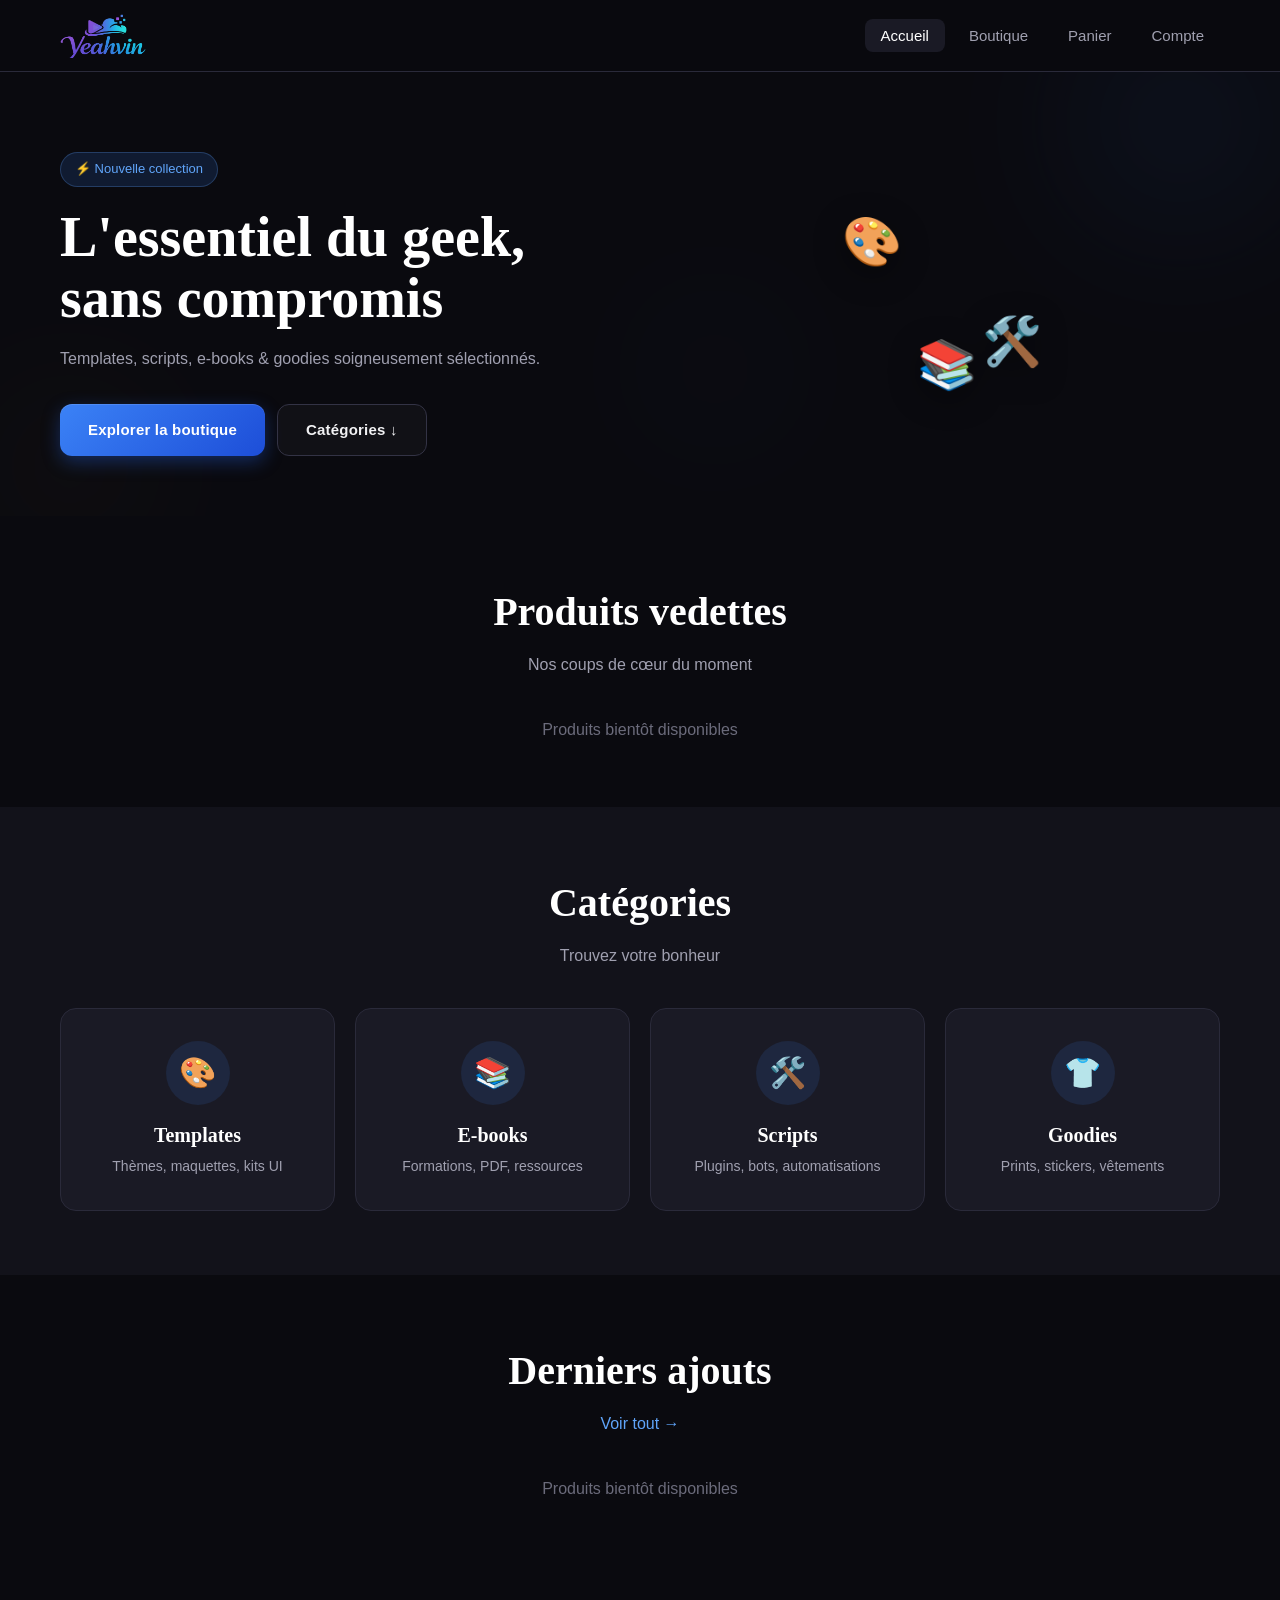
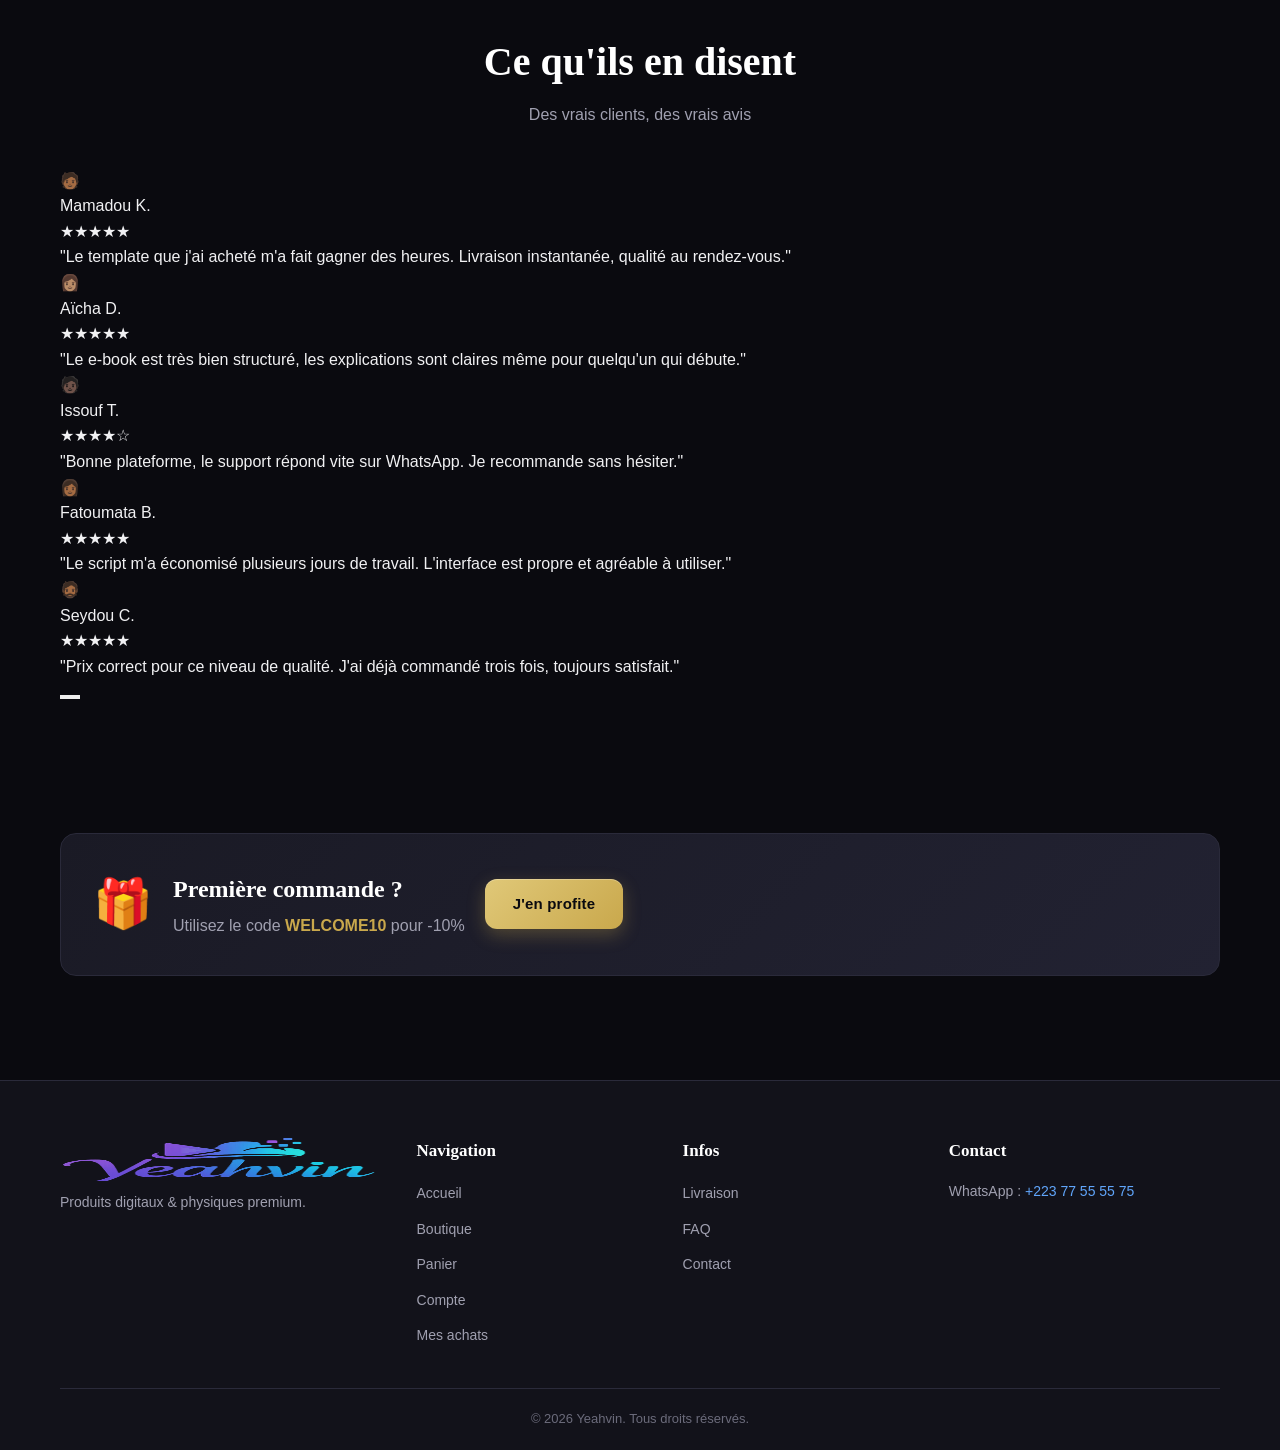
==== commit 5bea376f: "Update index.html" ====
--- a/index.html
+++ b/index.html
@@ -119,6 +119,71 @@
             </div>
         </section>
 
+        <!-- Témoignages -->
+        <section class="section testimonials-section">
+            <div class="container">
+                <div class="section__header">
+                    <h2 class="section__title">Ce qu'ils en disent</h2>
+                    <p class="section__subtitle">Des vrais clients, des vrais avis</p>
+                </div>
+                <div class="testimonials-wrapper">
+                    <div class="testimonials-slider" id="testimonialsSlider">
+                        <div class="testimonial-card">
+                            <div class="testimonial-card__header">
+                                <div class="testimonial-card__avatar">🧑🏾</div>
+                                <div>
+                                    <div class="testimonial-card__name">Mamadou K.</div>
+                                    <div class="testimonial-card__stars">★★★★★</div>
+                                </div>
+                            </div>
+                            <p class="testimonial-card__text">"Le template que j'ai acheté m'a fait gagner des heures. Livraison instantanée, qualité au rendez-vous."</p>
+                        </div>
+                        <div class="testimonial-card">
+                            <div class="testimonial-card__header">
+                                <div class="testimonial-card__avatar">👩🏽</div>
+                                <div>
+                                    <div class="testimonial-card__name">Aïcha D.</div>
+                                    <div class="testimonial-card__stars">★★★★★</div>
+                                </div>
+                            </div>
+                            <p class="testimonial-card__text">"Le e-book est très bien structuré, les explications sont claires même pour quelqu'un qui débute."</p>
+                        </div>
+                        <div class="testimonial-card">
+                            <div class="testimonial-card__header">
+                                <div class="testimonial-card__avatar">🧑🏿</div>
+                                <div>
+                                    <div class="testimonial-card__name">Issouf T.</div>
+                                    <div class="testimonial-card__stars">★★★★☆</div>
+                                </div>
+                            </div>
+                            <p class="testimonial-card__text">"Bonne plateforme, le support répond vite sur WhatsApp. Je recommande sans hésiter."</p>
+                        </div>
+                        <div class="testimonial-card">
+                            <div class="testimonial-card__header">
+                                <div class="testimonial-card__avatar">👩🏾</div>
+                                <div>
+                                    <div class="testimonial-card__name">Fatoumata B.</div>
+                                    <div class="testimonial-card__stars">★★★★★</div>
+                                </div>
+                            </div>
+                            <p class="testimonial-card__text">"Le script m'a économisé plusieurs jours de travail. L'interface est propre et agréable à utiliser."</p>
+                        </div>
+                        <div class="testimonial-card">
+                            <div class="testimonial-card__header">
+                                <div class="testimonial-card__avatar">🧔🏾</div>
+                                <div>
+                                    <div class="testimonial-card__name">Seydou C.</div>
+                                    <div class="testimonial-card__stars">★★★★★</div>
+                                </div>
+                            </div>
+                            <p class="testimonial-card__text">"Prix correct pour ce niveau de qualité. J'ai déjà commandé trois fois, toujours satisfait."</p>
+                        </div>
+                    </div>
+                    <div class="testimonials-dots" id="testimonialsDots"></div>
+                </div>
+            </div>
+        </section>
+
         <!-- Bannière Promo -->
         <section class="section">
             <div class="container">
@@ -167,6 +232,50 @@
     <div class="toast" id="toast"></div>
     <script src="js/main.js"></script>
     <script>
+        // ── Slider témoignages ──────────────────────────────────────────────
+        (function() {
+            var slider = document.getElementById('testimonialsSlider');
+            var dotsContainer = document.getElementById('testimonialsDots');
+            if (!slider) return;
+            var cards = slider.querySelectorAll('.testimonial-card');
+            var total = cards.length;
+            var current = 0;
+
+            // Créer les points
+            cards.forEach(function(_, i) {
+                var dot = document.createElement('button');
+                dot.className = 'testimonials-dot' + (i === 0 ? ' testimonials-dot--active' : '');
+                dot.addEventListener('click', function() { goTo(i); });
+                dotsContainer.appendChild(dot);
+            });
+
+            function goTo(index) {
+                current = index;
+                var cardWidth = cards[0].offsetWidth + 20; // 20 = gap
+                slider.scrollTo({ left: cardWidth * index, behavior: 'smooth' });
+                dotsContainer.querySelectorAll('.testimonials-dot').forEach(function(d, i) {
+                    d.classList.toggle('testimonials-dot--active', i === index);
+                });
+            }
+
+            // Détecter le scroll manuel pour mettre à jour les dots
+            slider.addEventListener('scroll', function() {
+                var cardWidth = cards[0].offsetWidth + 20;
+                var index = Math.round(slider.scrollLeft / cardWidth);
+                if (index !== current) {
+                    current = index;
+                    dotsContainer.querySelectorAll('.testimonials-dot').forEach(function(d, i) {
+                        d.classList.toggle('testimonials-dot--active', i === index);
+                    });
+                }
+            });
+
+            // Auto-slide toutes les 4s
+            setInterval(function() { goTo((current + 1) % total); }, 4000);
+        })();
+    </script>
+    <script>
+        // ── Chargement produits ─────────────────────────────────────────────
         (function() {
             var Y = window.Yeahvin;
             var featuredGrid = document.getElementById('featuredProducts');
--- a/css/style.css
+++ b/css/style.css
@@ -92,7 +92,7 @@
 .logo:hover { opacity: 0.85; }
 .logo__icon { font-size: 28px; }
 .logo__text { letter-spacing: 1px; }
-.logo__img { height: 40px; width: auto; display: block; }
+.logo__img { height: 44px; width: auto; display: block; }
 
 .nav__list { display: flex; align-items: center; gap: 8px; }
 .nav__link { padding: 8px 16px; border-radius: var(--radius-sm); font-size: 15px; font-weight: 500; color: var(--text-secondary); transition: all var(--transition-fast); position: relative; }
@@ -476,7 +476,8 @@
     /* Navigation mobile en panneau plein écran */
     .nav-toggle { display: flex; }
     .nav {
-        position: fixed; top: var(--header-height); left: 0; right: 0; bottom: 0;
+        position: fixed; top: var(--header-height); left: 0; right: 0;
+        height: calc(100vh - var(--header-height));
         background: var(--bg-primary); border-top: 1px solid var(--border-color);
         padding: 16px 20px 32px; overflow-y: auto;
         opacity: 0; transform: translateY(-8px); pointer-events: none;
